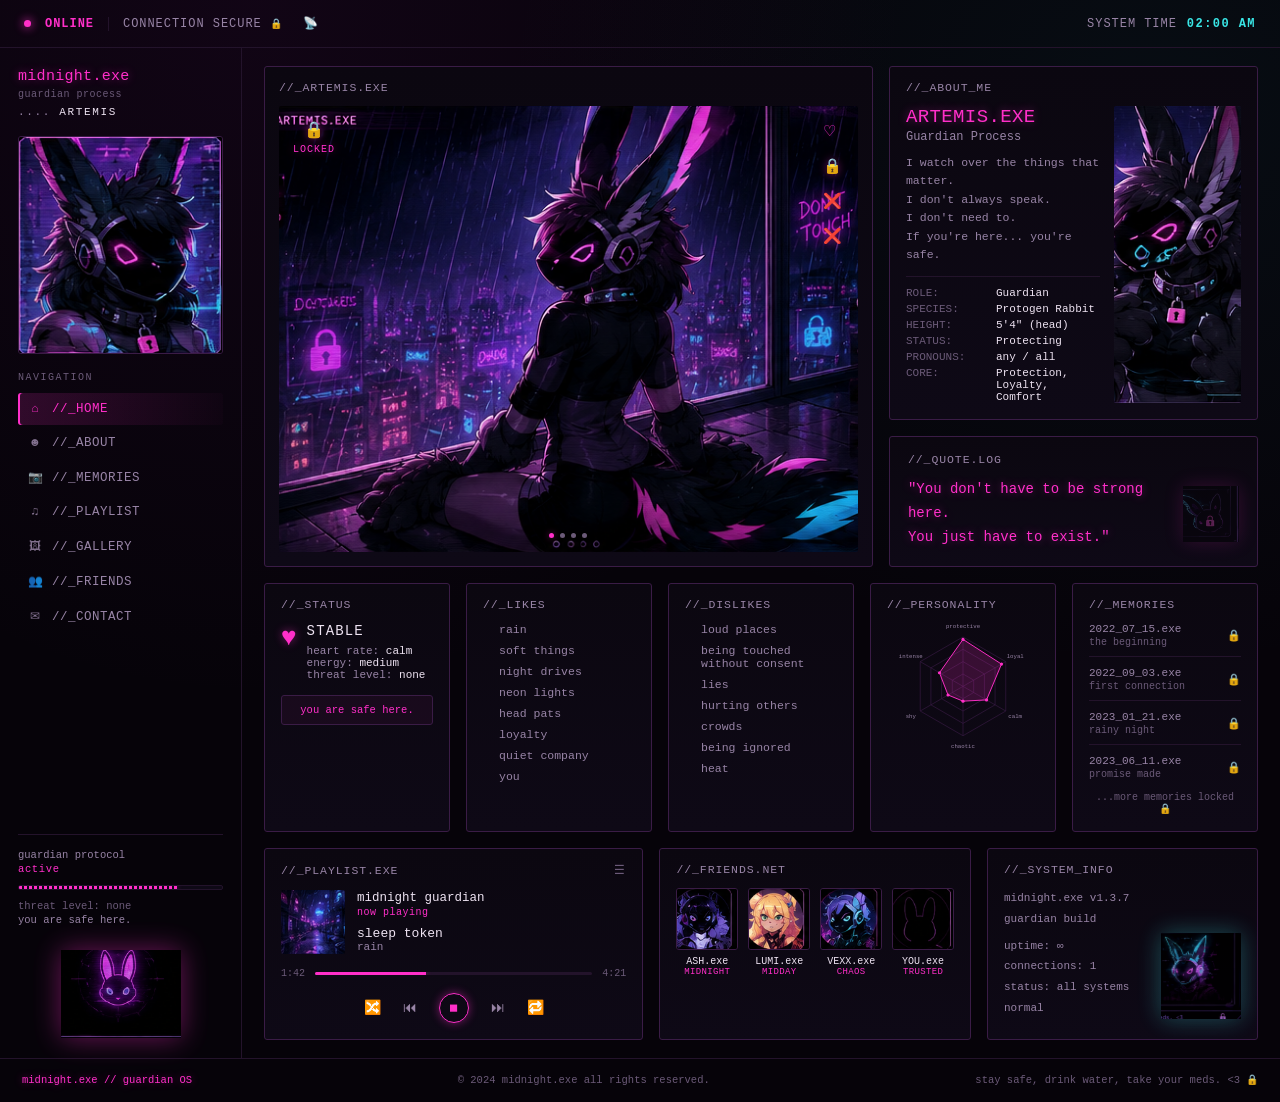
==== Artemis/index.html @ d7eda1bd "Add files via upload" ====
<!DOCTYPE html>
<html lang="en">
<head>
<meta charset="UTF-8">
<meta name="viewport" content="width=device-width, initial-scale=1.0">
<title>midnight.exe // ARTEMIS</title>
<link rel="stylesheet" href="css/artemis.css">
</head>
<body>

<div class="app-shell">

  <!-- TOP BAR -->
  <header class="topbar">
    <div class="topbar-left">
      <span class="dot"></span>
      <span class="online-label">ONLINE</span>
      <span class="divider"></span>
      <span class="secure-label">CONNECTION SECURE <span class="lock-icon">&#128274;</span></span>
      <span class="signal-icon">&#128225;</span>
    </div>
    <div class="topbar-right">
      <span class="systime-label">SYSTEM TIME</span>
      <span class="systime-value" id="sys-time">02:00 AM</span>
    </div>
  </header>

  <!-- SIDEBAR -->
  <aside class="sidebar">
    <div class="sidebar-header">
      <h1 class="brand">midnight.exe</h1>
      <p class="brand-sub">guardian process</p>
      <p class="brand-name">.... <span>ARTEMIS</span></p>
    </div>

    <div class="sidebar-thumb">
      <img src="images/artemis-thumb.png" alt="Artemis thumbnail">
    </div>

    <nav class="sidebar-nav">
      <p class="nav-label">NAVIGATION</p>
      <ul id="nav-list"></ul>
    </nav>

    <div class="sidebar-protocol">
      <p class="protocol-title">guardian protocol</p>
      <p class="protocol-sub">active</p>
      <div class="protocol-bar"><div class="protocol-fill" id="protocol-fill"></div></div>
      <p class="protocol-threat" id="protocol-threat">threat level: none</p>
      <p class="protocol-safe" id="protocol-safe">you are safe here.</p>
    </div>

    <div class="sidebar-logo">
      <img src="images/rabbit-logo.png" alt="Artemis logo">
    </div>
  </aside>

  <!-- MAIN -->
  <main class="main">

    <!-- ROW 1 -->
    <section class="row row-1">
      <div class="panel hero-panel">
        <div class="panel-header">
          <span id="hero-title">//_ARTEMIS.EXE</span>
        </div>
        <div class="hero-image-wrap">
          <img src="images/artemis-hero.png" alt="Artemis" class="hero-image">
          <div class="hero-overlay">
            <div class="lock-badge top-left">
              <span class="lock-glyph">&#128274;</span>
              <span class="lock-text" id="locked-label">LOCKED</span>
            </div>
            <div class="hero-icons">
              <span class="hero-icon">&#9825;</span>
              <span class="hero-icon">&#128274;</span>
              <span class="hero-icon">&#10060;</span>
              <span class="hero-icon">&#10060;</span>
            </div>
          </div>
          <div class="hero-dots">
            <span class="hdot active"></span><span class="hdot"></span><span class="hdot"></span><span class="hdot"></span>
          </div>
        </div>
      </div>

      <div class="hero-side">
        <div class="panel about-panel">
          <div class="panel-header"><span id="about-title">//_ABOUT_ME</span></div>
          <div class="about-body">
            <div class="about-text">
              <h2 class="about-name" id="about-name">ARTEMIS.EXE</h2>
              <p class="about-role" id="about-role">Guardian Process</p>
              <div class="about-bio" id="about-bio"></div>
              <dl class="about-stats" id="about-stats"></dl>
            </div>
            <div class="about-image">
              <img src="images/artemis-about.png" alt="Artemis portrait">
            </div>
          </div>
        </div>

        <div class="panel quote-panel">
          <div class="panel-header"><span id="quote-title">//_QUOTE.LOG</span></div>
          <div class="quote-body">
            <p class="quote-text" id="quote-text"></p>
            <img src="images/rabbit-quote-icon.png" alt="" class="quote-icon">
          </div>
        </div>
      </div>
    </section>

    <!-- ROW 2 -->
    <section class="row row-2">
      <div class="panel status-panel">
        <div class="panel-header"><span id="status-title">//_STATUS</span></div>
        <div class="status-body">
          <span class="status-heart">&#9829;</span>
          <div class="status-info">
            <p class="status-state" id="status-state">STABLE</p>
            <div id="status-rows"></div>
          </div>
        </div>
        <div class="status-footer" id="status-footer">you are safe here.</div>
      </div>

      <div class="panel likes-panel">
        <div class="panel-header"><span id="likes-title">//_LIKES</span></div>
        <ul class="tag-list" id="likes-list"></ul>
      </div>

      <div class="panel dislikes-panel">
        <div class="panel-header"><span id="dislikes-title">//_DISLIKES</span></div>
        <ul class="tag-list" id="dislikes-list"></ul>
      </div>

      <div class="panel personality-panel">
        <div class="panel-header"><span id="personality-title">//_PERSONALITY</span></div>
        <div class="personality-body">
          <svg id="personality-chart" viewBox="0 0 240 220"></svg>
        </div>
      </div>

      <div class="panel memories-panel">
        <div class="panel-header"><span id="memories-title">//_MEMORIES</span></div>
        <ul class="memory-list" id="memories-list"></ul>
        <p class="memories-footer" id="memories-footer">...more memories locked &#128274;</p>
      </div>
    </section>

    <!-- ROW 3 -->
    <section class="row row-3">
      <div class="panel playlist-panel">
        <div class="panel-header">
          <span id="playlist-title">//_PLAYLIST.EXE</span>
          <span class="panel-header-icon">&#9776;</span>
        </div>
        <div class="playlist-body">
          <img src="images/playlist-art.png" alt="album art" class="playlist-art">
          <div class="playlist-info">
            <p class="playlist-name" id="playlist-name">midnight guardian</p>
            <p class="playlist-status" id="playlist-status">now playing</p>
            <p class="playlist-track" id="playlist-track">sleep token</p>
            <p class="playlist-album" id="playlist-album">rain</p>
          </div>
        </div>
        <div class="playlist-progress">
          <span class="ptime" id="ptime-current">1:42</span>
          <div class="pbar"><div class="pbar-fill" id="pbar-fill"></div></div>
          <span class="ptime" id="ptime-duration">4:21</span>
        </div>
        <div class="playlist-controls">
          <span class="ctrl">&#128256;</span>
          <span class="ctrl">&#9198;</span>
          <span class="ctrl play-btn" id="play-btn">&#9724;</span>
          <span class="ctrl">&#9197;</span>
          <span class="ctrl">&#128257;</span>
        </div>
      </div>

      <div class="panel friends-panel">
        <div class="panel-header"><span id="friends-title">//_FRIENDS.NET</span></div>
        <div class="friends-grid" id="friends-grid"></div>
      </div>

      <div class="panel sysinfo-panel">
        <div class="panel-header"><span id="sysinfo-title">//_SYSTEM_INFO</span></div>
        <div class="sysinfo-body">
          <div class="sysinfo-lines" id="sysinfo-lines"></div>
          <img src="images/sysinfo-icon.png" alt="" class="sysinfo-icon">
        </div>
      </div>
    </section>

  </main>

  <!-- FOOTER -->
  <footer class="footer">
    <span class="footer-left" id="footer-left">midnight.exe // guardian OS</span>
    <span class="footer-center" id="footer-center">© 2024 midnight.exe all rights reserved.</span>
    <span class="footer-right" id="footer-right">stay safe, drink water, take your meds. &lt;3 <span class="lock-icon">&#128274;</span></span>
  </footer>

</div>

<script src="js/script.js"></script>
</body>
</html>
---- Artemis/css/artemis.css ----
/* ===========================================================
   midnight.exe // ARTEMIS — guardian process interface
   =========================================================== */

:root{
  --bg: #060309;
  --bg-panel: #0b0710;
  --bg-panel-2: #0e0916;
  --border: #3a1c46;
  --border-soft: #23132b;
  --pink: #ff2fc9;
  --pink-dim: #b6299e;
  --pink-glow: rgba(255, 47, 201, 0.45);
  --cyan: #39e6e6;
  --cyan-dim: #2b9c9c;
  --text: #eee3f2;
  --text-dim: #9884a6;
  --text-faint: #6b5a78;
  --purple-line: #4a2557;

  --font-mono: 'Courier New', ui-monospace, SFMono-Regular, Menlo, Consolas, 'Liberation Mono', monospace;
}

*{ box-sizing: border-box; margin:0; padding:0; }

html, body{
  background: var(--bg);
  color: var(--text);
  font-family: var(--font-mono);
  min-height: 100vh;
}

body{
  background:
    radial-gradient(ellipse at 20% 0%, rgba(120, 20, 130, 0.10), transparent 45%),
    radial-gradient(ellipse at 90% 10%, rgba(20, 130, 140, 0.08), transparent 40%),
    var(--bg);
}

ul{ list-style:none; }

img{ max-width:100%; display:block; }

/* ---------- layout shell ---------- */

.app-shell{
  display:grid;
  grid-template-columns: 242px 1fr;
  grid-template-rows: 48px 1fr 44px;
  grid-template-areas:
    "topbar topbar"
    "sidebar main"
    "footer footer";
  min-height:100vh;
  max-width:1536px;
  margin:0 auto;
}

/* ---------- top bar ---------- */

.topbar{
  grid-area: topbar;
  display:flex;
  align-items:center;
  justify-content:space-between;
  padding:0 24px;
  border-bottom:1px solid var(--border-soft);
  font-size:12px;
  letter-spacing:0.08em;
}

.topbar-left{
  display:flex;
  align-items:center;
  gap:14px;
  color: var(--text-dim);
}

.dot{
  width:7px; height:7px; border-radius:50%;
  background: var(--pink);
  box-shadow: 0 0 8px 2px var(--pink-glow);
  display:inline-block;
}

.online-label{
  color: var(--pink);
  font-weight:bold;
}

.divider{
  width:1px; height:14px; background: var(--border-soft);
}

.secure-label{ color: var(--text-dim); }
.lock-icon{ font-size:10px; }
.signal-icon{ color: var(--text-faint); font-size:12px; margin-left:6px; }

.topbar-right{
  display:flex; align-items:center; gap:10px;
  color: var(--text-dim);
}
.systime-value{
  color: var(--cyan);
  font-weight:bold;
  letter-spacing:0.12em;
}

/* ---------- sidebar ---------- */

.sidebar{
  grid-area: sidebar;
  border-right:1px solid var(--border-soft);
  padding:20px 18px;
  display:flex;
  flex-direction:column;
  gap:18px;
}

.brand{
  font-size:15px;
  color: var(--pink);
  text-shadow: 0 0 10px var(--pink-glow);
  letter-spacing:0.02em;
  font-weight:normal;
}
.brand-sub{
  font-size:10px;
  color: var(--text-faint);
  margin-top:4px;
  letter-spacing:0.05em;
}
.brand-name{
  font-size:11px;
  color: var(--text-dim);
  margin-top:6px;
  letter-spacing:0.15em;
}
.brand-name span{ color: var(--text); }

.sidebar-thumb{
  border:1px solid var(--border);
  border-radius:3px;
  overflow:hidden;
  box-shadow: 0 0 18px rgba(255,47,201,0.12) inset;
}
.sidebar-thumb img{ width:100%; height:auto; display:block; }

.nav-label{
  font-size:10px;
  color: var(--text-faint);
  letter-spacing:0.15em;
  margin-bottom:10px;
}

.sidebar-nav ul{ display:flex; flex-direction:column; gap:2px; }

.nav-item{
  display:flex;
  align-items:center;
  gap:10px;
  padding:9px 10px;
  border-radius:3px;
  font-size:12.5px;
  color: var(--text-dim);
  letter-spacing:0.04em;
  cursor:pointer;
  transition: background .15s ease, color .15s ease;
}
.nav-item:hover{
  background: rgba(255,47,201,0.06);
  color: var(--text);
}
.nav-item.active{
  background: linear-gradient(90deg, rgba(255,47,201,0.16), rgba(255,47,201,0.02));
  color: var(--pink);
  box-shadow: inset 2px 0 0 var(--pink);
}
.nav-icon{ width:14px; text-align:center; font-size:12px; opacity:0.85; }

.sidebar-protocol{
  margin-top:auto;
  border-top:1px solid var(--border-soft);
  padding-top:14px;
  font-size:10.5px;
  color: var(--text-dim);
}
.protocol-title{ color: var(--text-dim); }
.protocol-sub{ color: var(--pink); margin-top:2px; letter-spacing:0.06em; }

.protocol-bar{
  height:5px;
  background: var(--bg-panel-2);
  border:1px solid var(--border-soft);
  border-radius:2px;
  margin:10px 0;
  overflow:hidden;
}
.protocol-fill{
  height:100%;
  background: repeating-linear-gradient(90deg, var(--pink) 0 3px, transparent 3px 5px);
  box-shadow: 0 0 6px var(--pink-glow);
}

.protocol-threat{ color: var(--text-faint); margin-top:6px; }
.protocol-safe{ color: var(--text-dim); margin-top:2px; }

.sidebar-logo{
  display:flex; justify-content:center;
  opacity:0.9;
  padding-top:6px;
}
.sidebar-logo img{ width:120px; height:auto; filter: drop-shadow(0 0 14px var(--pink-glow)); }

/* ---------- main ---------- */

.main{
  grid-area: main;
  padding:18px 22px;
  display:flex;
  flex-direction:column;
  gap:16px;
  overflow:hidden;
}

.row{ display:grid; gap:16px; }
.row-1{ grid-template-columns: 1.65fr 1fr; }
.row-2{ grid-template-columns: repeat(5, 1fr); }
.row-3{ grid-template-columns: 1.4fr 1.15fr 1fr; }

.hero-side{ display:flex; flex-direction:column; gap:16px; }

/* ---------- panel base ---------- */

.panel{
  position:relative;
  background: linear-gradient(180deg, var(--bg-panel), var(--bg-panel-2));
  border:1px solid var(--border);
  border-radius:3px;
  padding:14px 16px 16px;
  overflow:hidden;
}
.panel::before, .panel::after{
  content:"";
  position:absolute;
  width:10px; height:10px;
  border: 1.5px solid var(--pink-dim);
  opacity:0.7;
}
.panel::before{ top:-1px; left:-1px; border-right:none; border-bottom:none; }
.panel::after{ bottom:-1px; right:-1px; border-left:none; border-top:none; }

.panel-header{
  font-size:11.5px;
  color: var(--text-dim);
  letter-spacing:0.08em;
  margin-bottom:12px;
  display:flex;
  align-items:center;
  justify-content:space-between;
}
.panel-header-icon{ color: var(--text-faint); font-size:12px; }

/* ---------- hero panel ---------- */

.hero-panel{ padding:14px; display:flex; flex-direction:column; }
.hero-image-wrap{
  position:relative;
  border-radius:2px;
  overflow:hidden;
  flex:1;
  min-height:380px;
}
.hero-image{
  width:100%; height:100%; object-fit:cover; display:block;
}
.hero-overlay{
  position:absolute; inset:0;
  pointer-events:none;
}
.lock-badge{
  position:absolute;
  top:14px; left:14px;
  display:flex; flex-direction:column; align-items:center;
  gap:4px;
  color: var(--pink);
  font-size:10px;
  letter-spacing:0.1em;
  text-shadow: 0 0 8px var(--pink-glow);
}
.lock-glyph{ font-size:16px; }

.hero-icons{
  position:absolute;
  top:16px; right:16px;
  display:flex; flex-direction:column; gap:16px;
  color: var(--pink);
  font-size:15px;
  text-shadow: 0 0 8px var(--pink-glow);
}

.hero-dots{
  position:absolute;
  bottom:14px; left:50%; transform:translateX(-50%);
  display:flex; gap:6px;
}
.hdot{
  width:5px; height:5px; border-radius:50%;
  background: var(--text-faint);
}
.hdot.active{ background: var(--pink); box-shadow:0 0 6px var(--pink-glow); }

/* ---------- about panel ---------- */

.about-panel{ flex:1; }
.about-body{ display:flex; gap:14px; justify-content:space-between; }
.about-text{ flex:1; min-width:0; }

.about-name{
  font-size:19px;
  color: var(--pink);
  text-shadow: 0 0 10px var(--pink-glow);
  font-weight:normal;
  letter-spacing:0.02em;
}
.about-role{
  font-size:12px;
  color: var(--text-dim);
  margin:2px 0 10px;
}
.about-bio p{
  font-size:11.5px;
  color: var(--text-dim);
  line-height:1.6;
}
.about-stats{
  margin-top:12px;
  border-top:1px solid var(--border-soft);
  padding-top:10px;
  display:flex;
  flex-direction:column;
  gap:4px;
}
.about-stat-row{
  display:flex; gap:8px;
  font-size:11px;
}
.about-stat-label{ color: var(--text-faint); min-width:82px; }
.about-stat-value{ color: var(--text); }

.about-image{
  width:38%;
  flex-shrink:0;
  border-radius:2px;
  overflow:hidden;
  align-self:stretch;
}
.about-image img{ width:100%; height:100%; object-fit:cover; }

/* ---------- quote panel ---------- */

.quote-panel{ padding:16px 18px; }
.quote-body{ position:relative; display:flex; align-items:center; }
.quote-text{
  font-size:14px;
  color: var(--pink);
  text-shadow: 0 0 10px var(--pink-glow);
  line-height:1.7;
  white-space:pre-line;
  flex:1;
}
.quote-icon{
  width:56px; opacity:0.35;
  filter: drop-shadow(0 0 10px var(--pink-glow));
}

/* ---------- status panel ---------- */

.status-body{ display:flex; gap:10px; align-items:flex-start; }
.status-heart{ color: var(--pink); font-size:26px; text-shadow:0 0 10px var(--pink-glow); }
.status-state{ font-size:14px; letter-spacing:0.08em; margin-bottom:6px; }
.status-row{ font-size:11px; color: var(--text-dim); }
.status-row .val{ color: var(--text); }
.status-footer{
  margin-top:14px;
  font-size:10.5px;
  text-align:center;
  border:1px solid var(--border);
  border-radius:3px;
  padding:8px;
  color: var(--pink);
  background: rgba(255,47,201,0.05);
}

/* ---------- tag list (likes/dislikes) ---------- */

.tag-list{ display:flex; flex-direction:column; gap:8px; }
.tag-list li{
  font-size:11.5px;
  color: var(--text-dim);
  padding-left:16px;
  position:relative;
}
.tag-list li::before{
  content:"";
  position:absolute; left:0; top:5px;
  width:6px; height:6px;
  border-radius:1px;
}
.likes-list li::before{ background: var(--pink); box-shadow:0 0 5px var(--pink-glow); }
.dislikes-list li::before{ background:none; border:1px solid var(--text-faint); }

/* ---------- personality radar ---------- */

.personality-body{ display:flex; justify-content:center; }
#personality-chart{ width:100%; height:auto; }

/* ---------- memories ---------- */

.memory-list{ display:flex; flex-direction:column; gap:10px; }
.memory-item{
  display:flex; align-items:center; justify-content:space-between;
  font-size:11px;
  border-bottom:1px solid var(--border-soft);
  padding-bottom:8px;
}
.memory-item:last-child{ border-bottom:none; padding-bottom:0; }
.memory-file{ color: var(--text-dim); }
.memory-label{ color: var(--text-faint); display:block; font-size:10px; margin-top:2px; }
.memory-lock{ color: var(--text-faint); font-size:11px; }
.memories-footer{
  margin-top:12px;
  font-size:10px;
  color: var(--text-faint);
  text-align:center;
}

/* ---------- playlist ---------- */

.playlist-body{ display:flex; gap:12px; align-items:center; }
.playlist-art{ width:64px; height:64px; object-fit:cover; border-radius:2px; }
.playlist-name{ font-size:12.5px; color: var(--text); }
.playlist-status{ font-size:10px; color: var(--pink); margin:2px 0 8px; letter-spacing:0.05em; }
.playlist-track{ font-size:13px; color: var(--text); }
.playlist-album{ font-size:11px; color: var(--text-dim); }

.playlist-progress{
  display:flex; align-items:center; gap:10px;
  margin-top:14px;
  font-size:10px; color: var(--text-faint);
}
.pbar{
  flex:1; height:3px; background: var(--border-soft); border-radius:2px; overflow:hidden;
}
.pbar-fill{ height:100%; background: var(--pink); box-shadow:0 0 6px var(--pink-glow); }

.playlist-controls{
  display:flex; justify-content:center; align-items:center; gap:22px;
  margin-top:14px;
  color: var(--text-dim);
  font-size:14px;
}
.play-btn{
  width:30px; height:30px;
  border-radius:50%;
  border:1px solid var(--pink);
  display:flex; align-items:center; justify-content:center;
  color: var(--pink);
  font-size:11px;
  box-shadow:0 0 10px var(--pink-glow);
  cursor:pointer;
}
.ctrl{ cursor:pointer; }

/* ---------- friends ---------- */

.friends-grid{
  display:grid;
  grid-template-columns: repeat(4, 1fr);
  gap:10px;
}
.friend-item{ text-align:center; }
.friend-avatar{
  width:100%; aspect-ratio:1;
  border-radius:3px;
  overflow:hidden;
  border:1px solid var(--border);
  margin-bottom:6px;
}
.friend-avatar img{ width:100%; height:100%; object-fit:cover; }
.friend-name{ font-size:10px; color: var(--text); }
.friend-tag{ font-size:9px; color: var(--pink); letter-spacing:0.04em; }

/* ---------- system info ---------- */

.sysinfo-body{ display:flex; justify-content:space-between; align-items:flex-end; gap:10px; }
.sysinfo-lines{ font-size:11px; color: var(--text-dim); line-height:1.9; }
.sysinfo-lines .blank{ height:6px; }
.sysinfo-icon{ width:80px; opacity:0.9; filter: drop-shadow(0 0 12px rgba(57,230,230,0.35)); }

/* ---------- footer ---------- */

.footer{
  grid-area: footer;
  border-top:1px solid var(--border-soft);
  display:flex;
  align-items:center;
  justify-content:space-between;
  padding:0 22px;
  font-size:10.5px;
  color: var(--text-faint);
}
.footer-left{ color: var(--pink); text-shadow:0 0 8px var(--pink-glow); }
.footer-right{ display:flex; align-items:center; gap:6px; }

/* ---------- responsive ---------- */

@media (max-width: 1100px){
  .app-shell{ grid-template-columns: 1fr; grid-template-areas:
    "topbar" "sidebar" "main" "footer"; }
  .row-1, .row-2, .row-3{ grid-template-columns: 1fr 1fr; }
}

@media (max-width: 680px){
  .row-1, .row-2, .row-3{ grid-template-columns: 1fr; }
  .about-body{ flex-direction:column; }
  .about-image{ width:100%; height:180px; }
}
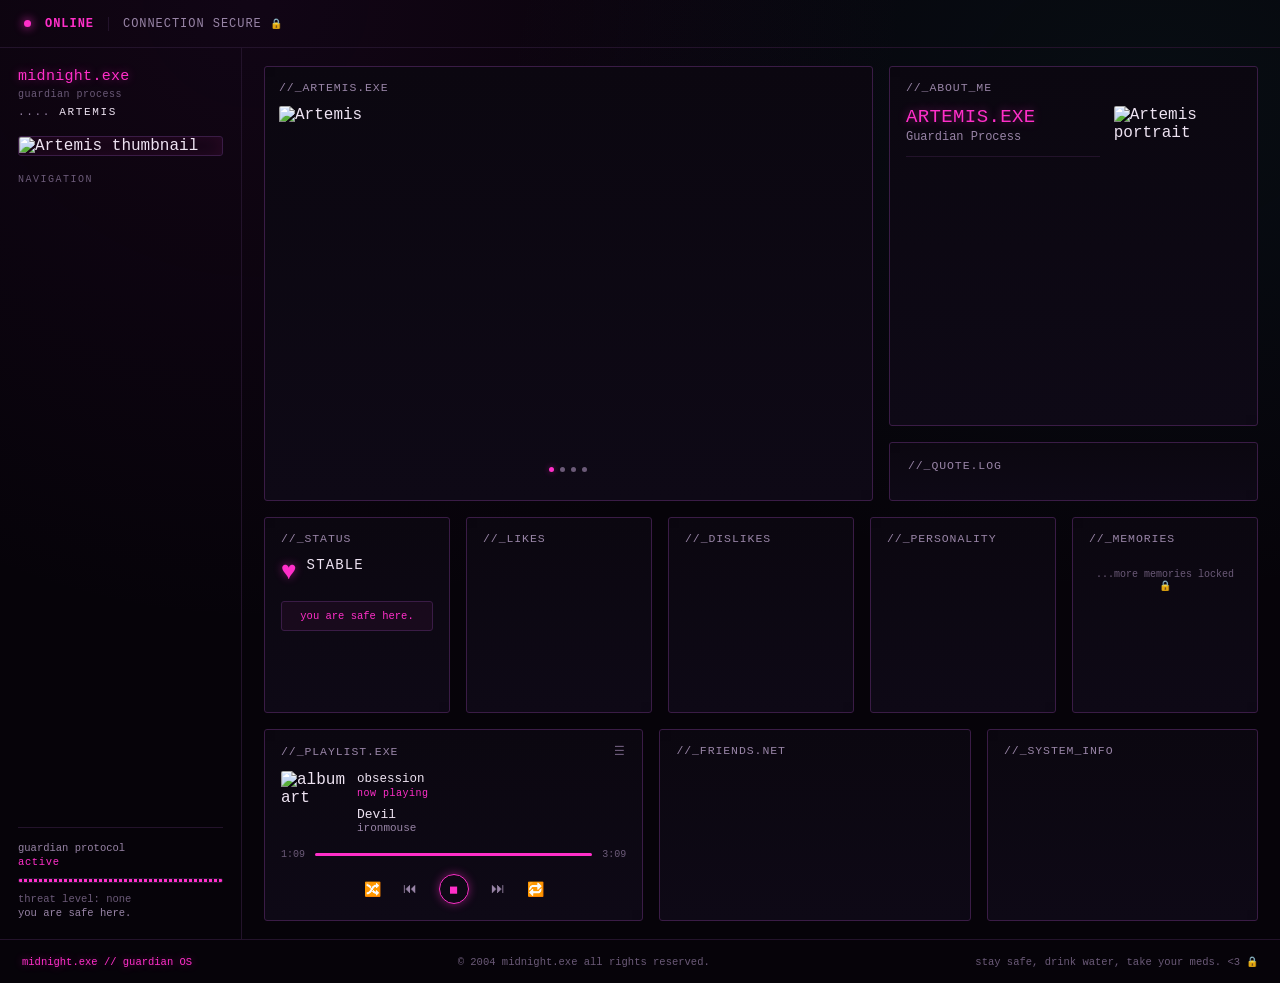
==== commit 20a9cc02: "Update index.html" ====
--- a/Artemis/index.html
+++ b/Artemis/index.html
@@ -17,12 +17,11 @@
       <span class="online-label">ONLINE</span>
       <span class="divider"></span>
       <span class="secure-label">CONNECTION SECURE <span class="lock-icon">&#128274;</span></span>
-      <span class="signal-icon">&#128225;</span>
     </div>
-    <div class="topbar-right">
+    <!--<div class="topbar-right">
       <span class="systime-label">SYSTEM TIME</span>
       <span class="systime-value" id="sys-time">02:00 AM</span>
-    </div>
+    </div>-->
   </header>
 
   <!-- SIDEBAR -->
@@ -49,10 +48,6 @@
       <p class="protocol-threat" id="protocol-threat">threat level: none</p>
       <p class="protocol-safe" id="protocol-safe">you are safe here.</p>
     </div>
-
-    <div class="sidebar-logo">
-      <img src="images/rabbit-logo.png" alt="Artemis logo">
-    </div>
   </aside>
 
   <!-- MAIN -->
@@ -66,18 +61,6 @@
         </div>
         <div class="hero-image-wrap">
           <img src="images/artemis-hero.png" alt="Artemis" class="hero-image">
-          <div class="hero-overlay">
-            <div class="lock-badge top-left">
-              <span class="lock-glyph">&#128274;</span>
-              <span class="lock-text" id="locked-label">LOCKED</span>
-            </div>
-            <div class="hero-icons">
-              <span class="hero-icon">&#9825;</span>
-              <span class="hero-icon">&#128274;</span>
-              <span class="hero-icon">&#10060;</span>
-              <span class="hero-icon">&#10060;</span>
-            </div>
-          </div>
           <div class="hero-dots">
             <span class="hdot active"></span><span class="hdot"></span><span class="hdot"></span><span class="hdot"></span>
           </div>
@@ -158,16 +141,16 @@
         <div class="playlist-body">
           <img src="images/playlist-art.png" alt="album art" class="playlist-art">
           <div class="playlist-info">
-            <p class="playlist-name" id="playlist-name">midnight guardian</p>
+            <p class="playlist-name" id="playlist-name">obsession</p>
             <p class="playlist-status" id="playlist-status">now playing</p>
-            <p class="playlist-track" id="playlist-track">sleep token</p>
-            <p class="playlist-album" id="playlist-album">rain</p>
+            <p class="playlist-track" id="playlist-track">Devil</p>
+            <p class="playlist-album" id="playlist-album">ironmouse</p>
           </div>
         </div>
         <div class="playlist-progress">
-          <span class="ptime" id="ptime-current">1:42</span>
+          <span class="ptime" id="ptime-current">1:09</span>
           <div class="pbar"><div class="pbar-fill" id="pbar-fill"></div></div>
-          <span class="ptime" id="ptime-duration">4:21</span>
+          <span class="ptime" id="ptime-duration">3:09</span>
         </div>
         <div class="playlist-controls">
           <span class="ctrl">&#128256;</span>
@@ -197,7 +180,7 @@
   <!-- FOOTER -->
   <footer class="footer">
     <span class="footer-left" id="footer-left">midnight.exe // guardian OS</span>
-    <span class="footer-center" id="footer-center">© 2024 midnight.exe all rights reserved.</span>
+    <span class="footer-center" id="footer-center">© 2004 midnight.exe all rights reserved.</span>
     <span class="footer-right" id="footer-right">stay safe, drink water, take your meds. &lt;3 <span class="lock-icon">&#128274;</span></span>
   </footer>
 
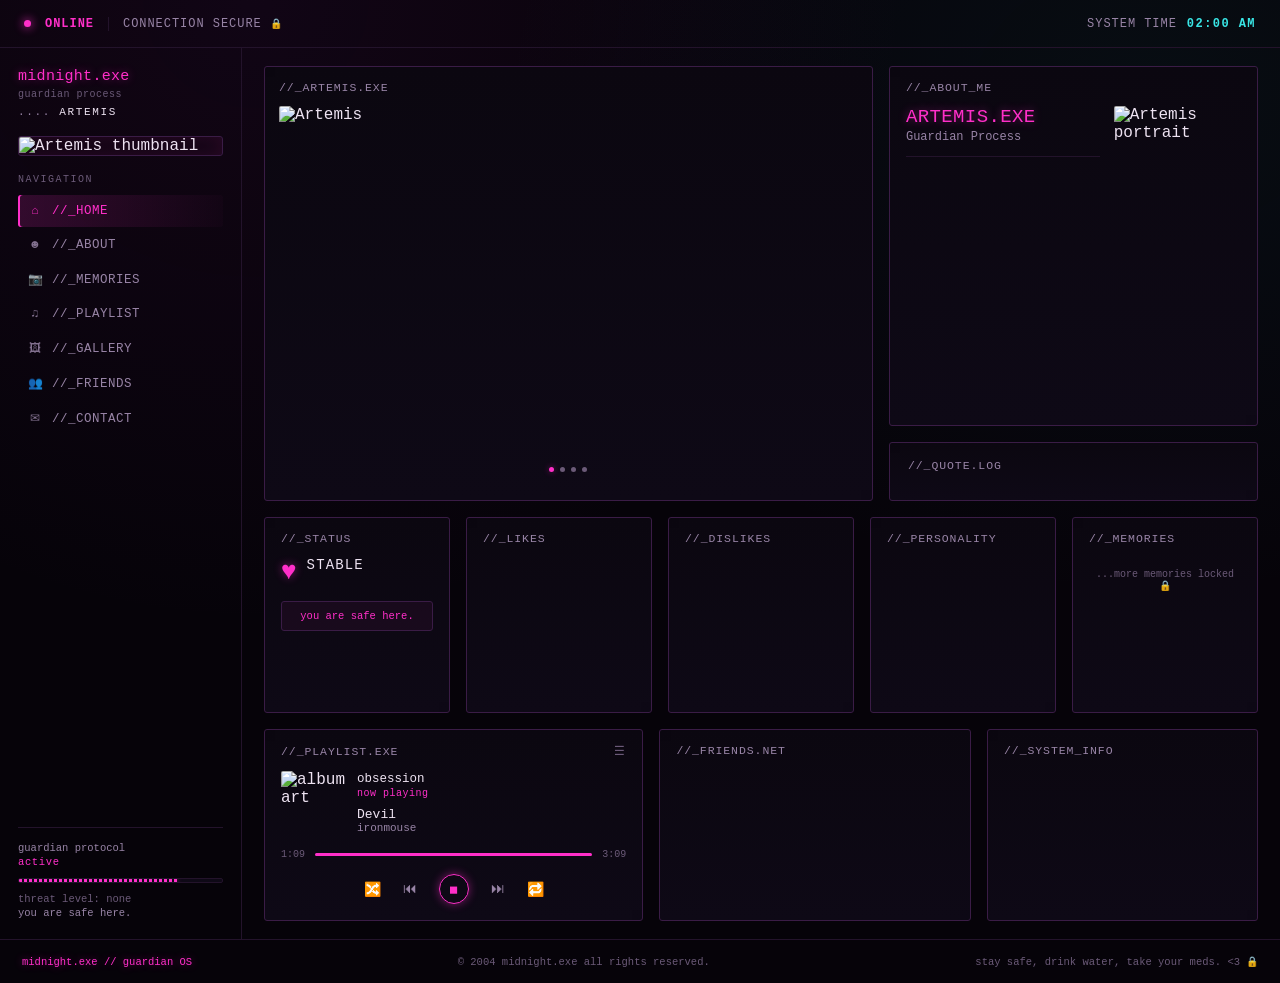
==== commit a6e25aa2: "Update index.html" ====
--- a/Artemis/index.html
+++ b/Artemis/index.html
@@ -18,10 +18,10 @@
       <span class="divider"></span>
       <span class="secure-label">CONNECTION SECURE <span class="lock-icon">&#128274;</span></span>
     </div>
-    <!--<div class="topbar-right">
+    <div class="topbar-right">
       <span class="systime-label">SYSTEM TIME</span>
       <span class="systime-value" id="sys-time">02:00 AM</span>
-    </div>-->
+    </div>
   </header>
 
   <!-- SIDEBAR -->
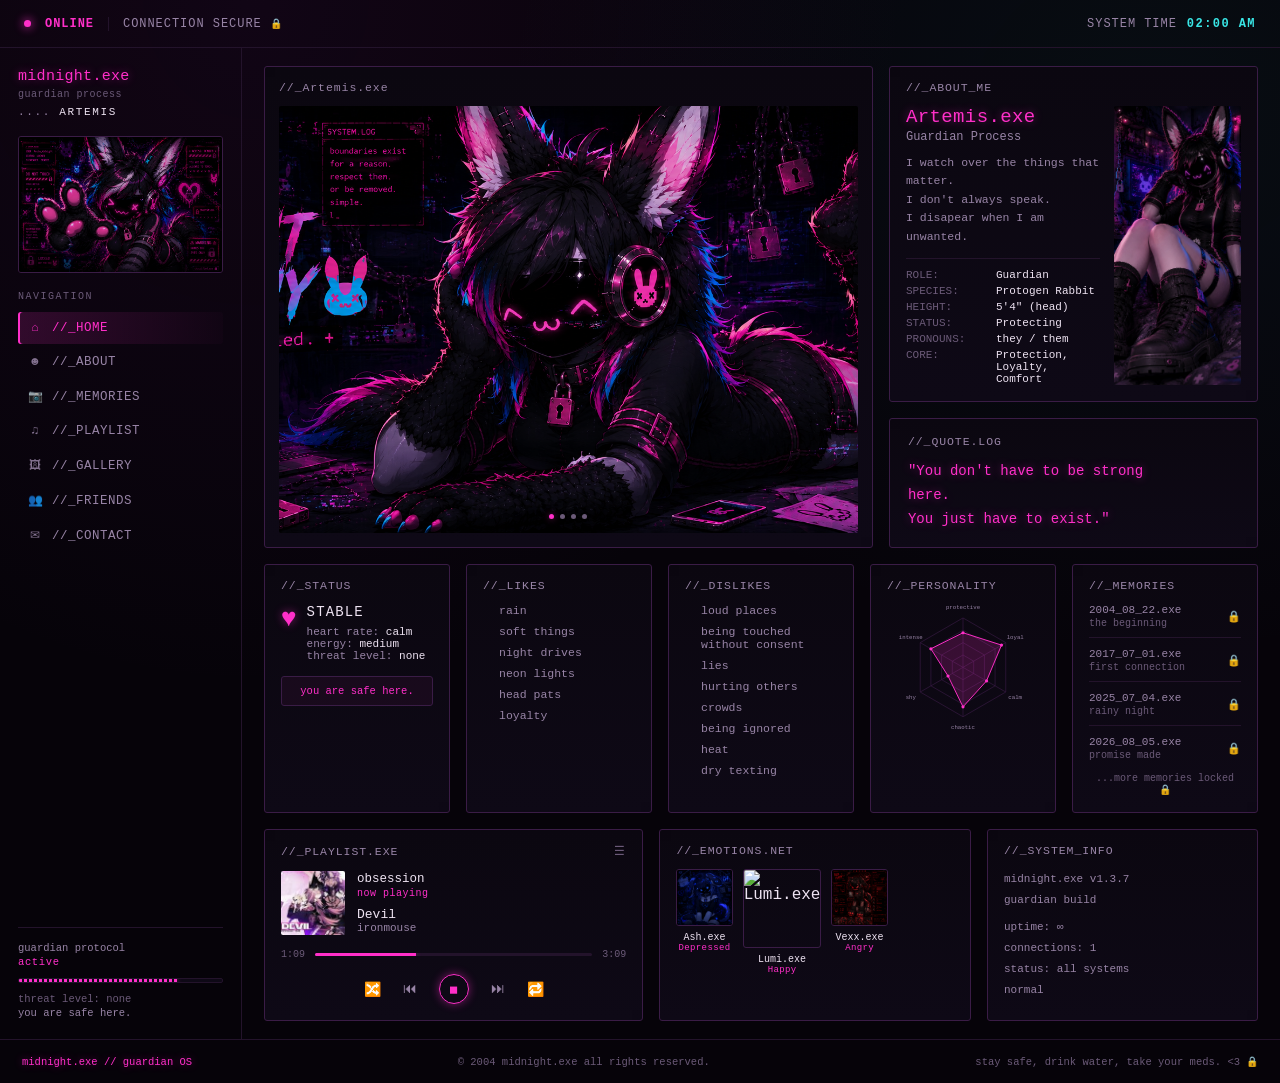
==== commit cc188a7c: "Update index.html" ====
--- a/Artemis/index.html
+++ b/Artemis/index.html
@@ -3,8 +3,36 @@
 <head>
 <meta charset="UTF-8">
 <meta name="viewport" content="width=device-width, initial-scale=1.0">
-<title>midnight.exe // ARTEMIS</title>
+<title>midnight.exe // Artemis</title>
 <link rel="stylesheet" href="css/artemis.css">
+
+  <!-- Icons -->
+  <link rel="icon" type="image/png" sizes="512x512" href="https://midnightpuppy.com/Artemis/images/artemis-thumb.png" />
+  <link rel="apple-touch-icon" href="https://midnightpuppy.com/Artemis/images/artemis-thumb.png" />
+
+  <!-- Browser Theme -->
+  <meta name="theme-color" content="#070914" id="themeColorMeta" />
+
+  <!-- SEO -->
+  <meta name="description" content="terminal girl • glitchcore • bunny.exe • psychotic internet vibes." />
+  <link rel="canonical" href="https://midnightpuppy.com/Artemis" />
+
+  <!-- Open Graph (Discord, Slack, Facebook) -->
+  <meta property="og:type" content="website" />
+  <meta property="og:site_name" content="MidnightBunny" />
+  <meta property="og:url" content="https://midnightpuppy.com/Artemis" />
+  <meta property="og:title" content="MidnightBunny.exe" />
+  <meta property="og:description" content="terminal girl • glitchcore • bunny.exe • psychotic internet vibes." />
+  <meta property="og:image" content="https://midnightpuppy.com/Artemis/images/artemis-thumb.png" />
+  <meta property="og:image:width" content="1200" />
+  <meta property="og:image:height" content="630" />
+  <meta property="og:image:alt" content="MidnightBunny glitchcore banner" />
+
+  <!-- Twitter/X -->
+  <meta name="twitter:card" content="summary_large_image" />
+  <meta name="twitter:title" content="Midnight.exe" />
+  <meta name="twitter:description" content="terminal girl • glitchcore • bunny.exe • psychotic internet vibes." />
+  <meta name="twitter:image" content="https://midnightpuppy.com/Artemis/images/artemis-thumb.png" />
 </head>
 <body>
 
@@ -139,7 +167,7 @@
           <span class="panel-header-icon">&#9776;</span>
         </div>
         <div class="playlist-body">
-          <img src="images/playlist-art.png" alt="album art" class="playlist-art">
+          <img src="images/devil.png" alt="album art" class="playlist-art">
           <div class="playlist-info">
             <p class="playlist-name" id="playlist-name">obsession</p>
             <p class="playlist-status" id="playlist-status">now playing</p>
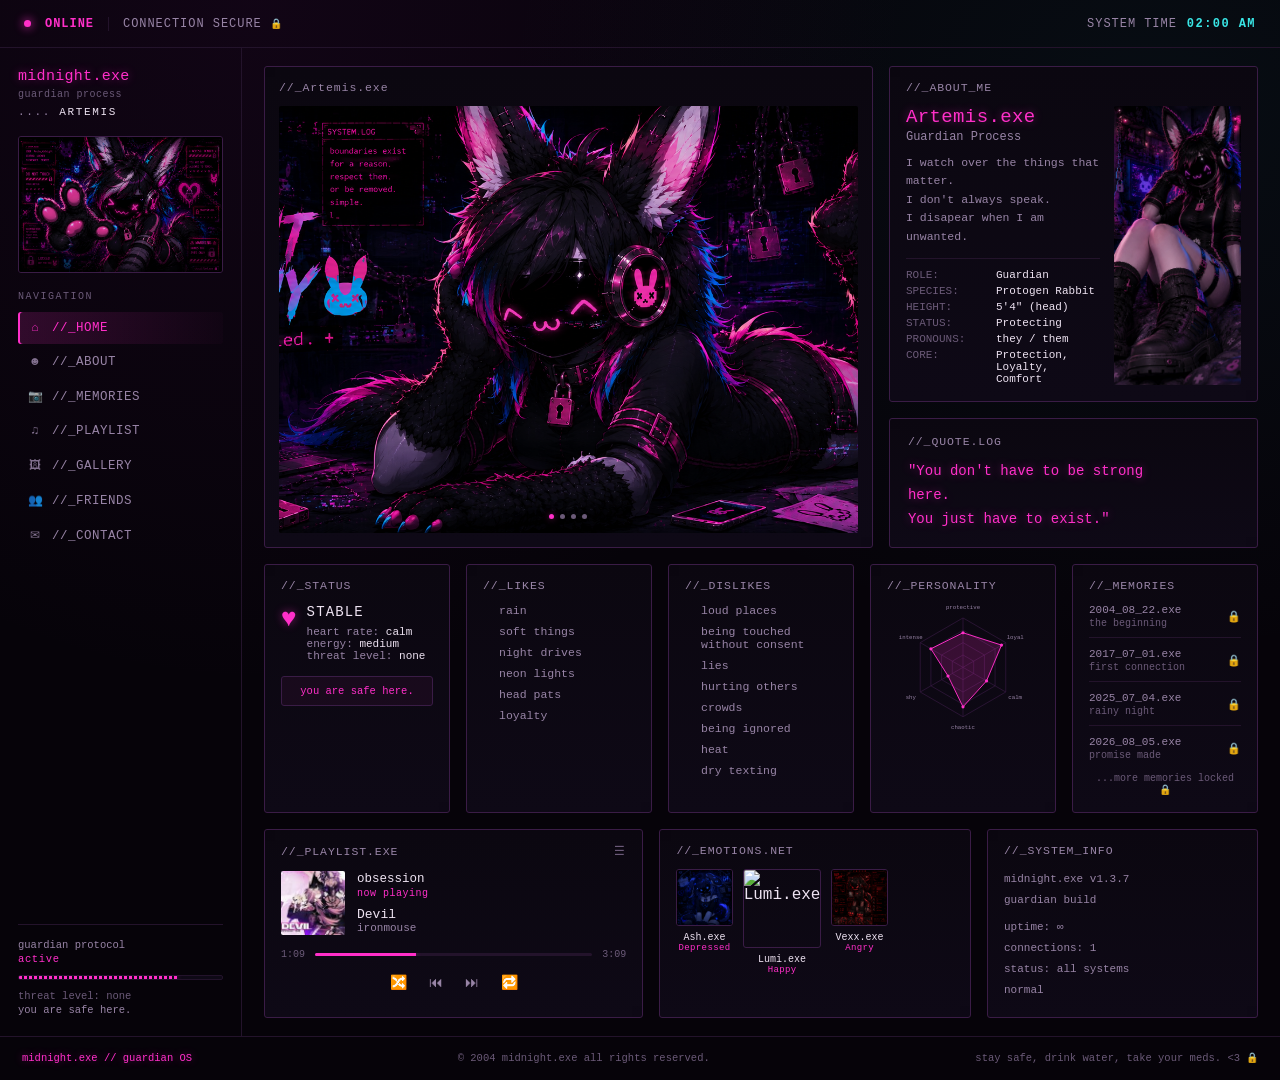
==== commit 32ca4b1d: "Update index.html" ====
--- a/Artemis/index.html
+++ b/Artemis/index.html
@@ -183,7 +183,6 @@
         <div class="playlist-controls">
           <span class="ctrl">&#128256;</span>
           <span class="ctrl">&#9198;</span>
-          <span class="ctrl play-btn" id="play-btn">&#9724;</span>
           <span class="ctrl">&#9197;</span>
           <span class="ctrl">&#128257;</span>
         </div>
